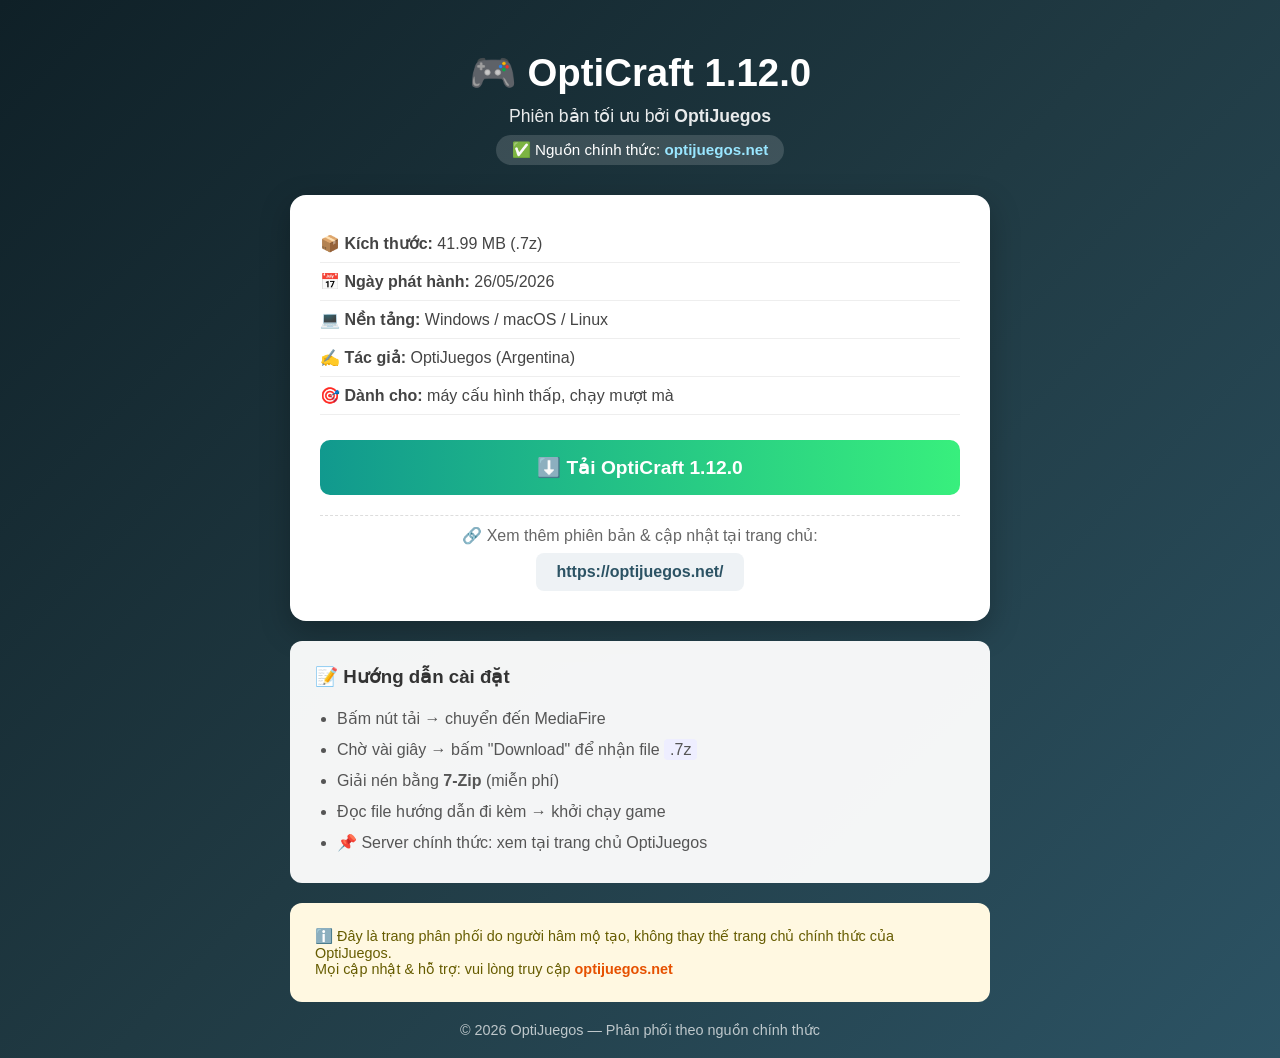
==== opticraft.html @ 9d8edd67 "opticraft.html" ====
<!DOCTYPE html>
<html lang="vi">
<head>
    <meta charset="UTF-8">
    <meta name="viewport" content="width=device-width, initial-scale=1.0">
    <title>OptiCraft 1.12.0 — Từ OptiJuegos</title>
    <link rel="stylesheet" href="style.css">
</head>
<body>
    <div class="container">
        <header>
            <h1>🎮 OptiCraft 1.12.0</h1>
            <p class="subtitle">Phiên bản tối ưu bởi <strong>OptiJuegos</strong></p>
            <p class="official">✅ Nguồn chính thức: <a href="https://optijuegos.net/" target="_blank">optijuegos.net</a></p>
        </header>

        <div class="card">
            <div class="info">
                <p><strong>📦 Kích thước:</strong> 41.99 MB (.7z)</p>
                <p><strong>📅 Ngày phát hành:</strong> 26/05/2026</p>
                <p><strong>💻 Nền tảng:</strong> Windows / macOS / Linux</p>
                <p><strong>✍️ Tác giả:</strong> OptiJuegos (Argentina)</p>
                <p><strong>🎯 Dành cho:</strong> máy cấu hình thấp, chạy mượt mà</p>
            </div>

            <a href="https://www.mediafire.com/file/ubtnhdsj2mnvmgk" 
               class="download-btn" target="_blank">
                ⬇️ Tải OptiCraft 1.12.0
            </a>

            <div class="mirror">
                <p>🔗 Xem thêm phiên bản & cập nhật tại trang chủ:</p>
                <a href="https://optijuegos.net/" target="_blank" class="official-link">
                    https://optijuegos.net/
                </a>
            </div>
        </div>

        <div class="note">
            <h3>📝 Hướng dẫn cài đặt</h3>
            <ul>
                <li>Bấm nút tải → chuyển đến MediaFire</li>
                <li>Chờ vài giây → bấm "Download" để nhận file <code>.7z</code></li>
                <li>Giải nén bằng <strong>7-Zip</strong> (miễn phí)</li>
                <li>Đọc file hướng dẫn đi kèm → khởi chạy game</li>
                <li>📌 Server chính thức: xem tại trang chủ OptiJuegos</li>
            </ul>
        </div>

        <div class="disclaimer">
            <p>ℹ️ Đây là trang phân phối do người hâm mộ tạo, không thay thế trang chủ chính thức của OptiJuegos.<br>
            Mọi cập nhật & hỗ trợ: vui lòng truy cập <a href="https://optijuegos.net/" target="_blank">optijuegos.net</a></p>
        </div>

        <footer>
            <p>© 2026 OptiJuegos — Phân phối theo nguồn chính thức</p>
        </footer>
    </div>
</body>
</html>
---- style.css ----
* {
    margin: 0;
    padding: 0;
    box-sizing: border-box;
    font-family: 'Segoe UI', Arial, sans-serif;
}

body {
    background: linear-gradient(135deg, #0f2027, #203a43, #2c5364);
    min-height: 100vh;
    padding: 20px;
}

.container {
    max-width: 700px;
    margin: 0 auto;
}

header {
    text-align: center;
    color: white;
    padding: 30px 0;
}

header h1 {
    font-size: 2.4rem;
    margin-bottom: 10px;
}

.subtitle {
    font-size: 1.1rem;
    opacity: 0.9;
    margin-bottom: 8px;
}

.official {
    background: rgba(255,255,255,0.15);
    display: inline-block;
    padding: 6px 16px;
    border-radius: 20px;
    font-size: 0.95rem;
}

.official a {
    color: #99e6ff;
    text-decoration: none;
    font-weight: bold;
}

.card {
    background: white;
    border-radius: 16px;
    padding: 30px;
    box-shadow: 0 10px 30px rgba(0,0,0,0.25);
    margin-bottom: 20px;
}

.info {
    margin-bottom: 25px;
}

.info p {
    padding: 9px 0;
    font-size: 1rem;
    color: #444;
    border-bottom: 1px solid #eee;
}

.download-btn {
    display: block;
    text-align: center;
    background: linear-gradient(90deg, #11998e, #38ef7d);
    color: white;
    text-decoration: none;
    padding: 16px;
    border-radius: 10px;
    font-size: 1.2rem;
    font-weight: bold;
    transition: transform 0.2s;
    margin-bottom: 20px;
}

.download-btn:hover {
    transform: scale(1.03);
}

.mirror {
    text-align: center;
    padding-top: 10px;
    border-top: 1px dashed #ddd;
}

.mirror p {
    color: #666;
    margin-bottom: 8px;
}

.official-link {
    display: inline-block;
    background: #eef2f5;
    color: #2c5364;
    padding: 10px 20px;
    border-radius: 8px;
    text-decoration: none;
    font-weight: bold;
}

.note, .disclaimer {
    background: rgba(255,255,255,0.95);
    border-radius: 12px;
    padding: 25px;
    margin-bottom: 20px;
}

.note h3 {
    margin-bottom: 15px;
    color: #333;
}

.note ul {
    padding-left: 22px;
}

.note li {
    padding: 6px 0;
    color: #555;
}

.note code {
    background: #eef;
    padding: 2px 6px;
    border-radius: 4px;
}

.disclaimer {
    background: #fff8e1;
    font-size: 0.9rem;
    color: #665c00;
}

.disclaimer a {
    color: #e65100;
    font-weight: bold;
    text-decoration: none;
}

footer {
    text-align: center;
    color: white;
    margin-top: 10px;
    opacity: 0.7;
    font-size: 0.9rem;
}
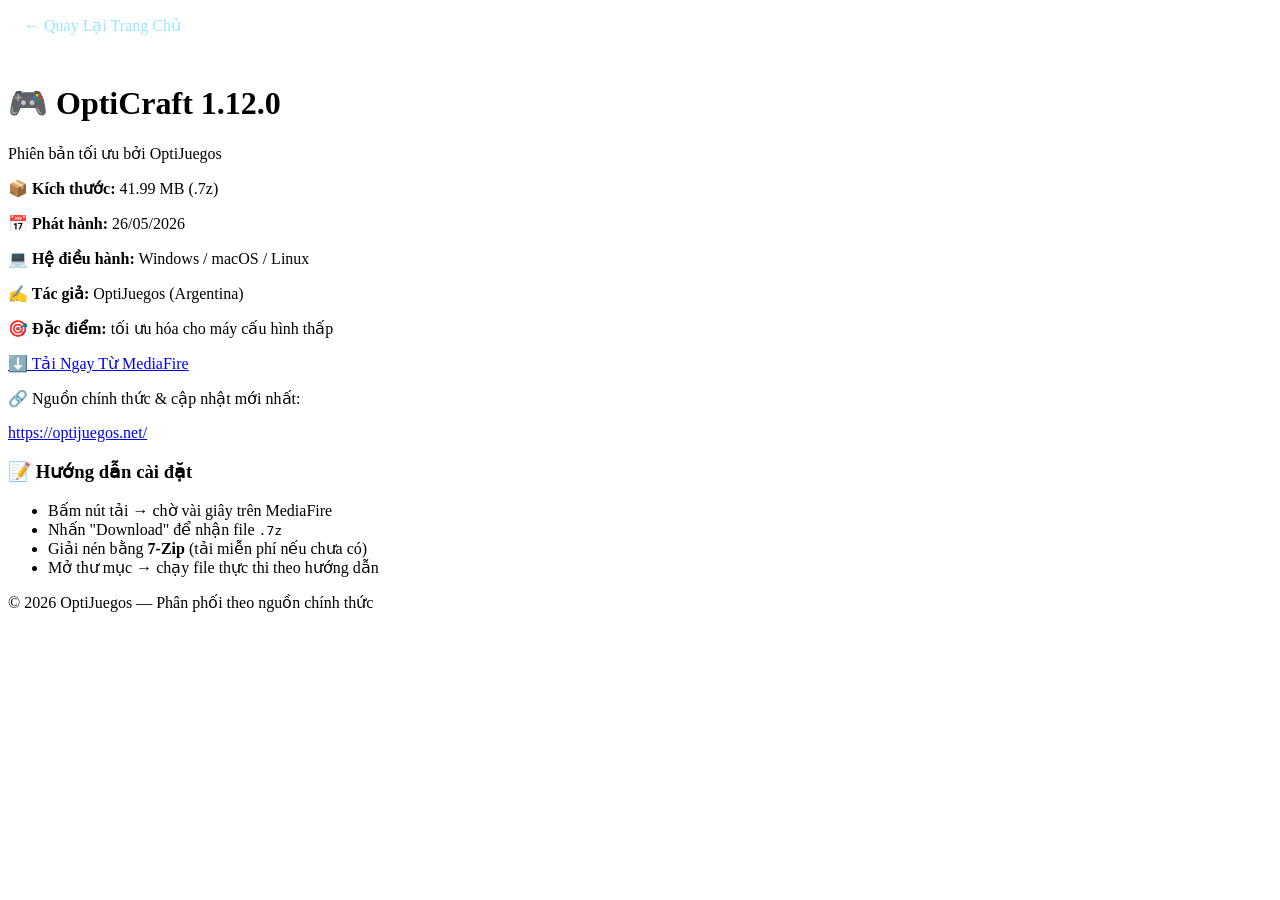
==== commit e558a4f0: "Update opticraft.html with detailed version info" ====
--- a/opticraft.html
+++ b/opticraft.html
@@ -3,33 +3,34 @@
 <head>
     <meta charset="UTF-8">
     <meta name="viewport" content="width=device-width, initial-scale=1.0">
-    <title>OptiCraft 1.12.0 — Từ OptiJuegos</title>
+    <title>OptiCraft 1.12.0 — Chi Tiết</title>
     <link rel="stylesheet" href="style.css">
 </head>
 <body>
     <div class="container">
+        <a href="index.html" class="back-link">← Quay Lại Trang Chủ</a>
+
         <header>
             <h1>🎮 OptiCraft 1.12.0</h1>
-            <p class="subtitle">Phiên bản tối ưu bởi <strong>OptiJuegos</strong></p>
-            <p class="official">✅ Nguồn chính thức: <a href="https://optijuegos.net/" target="_blank">optijuegos.net</a></p>
+            <p class="subtitle">Phiên bản tối ưu bởi OptiJuegos</p>
         </header>
 
         <div class="card">
             <div class="info">
                 <p><strong>📦 Kích thước:</strong> 41.99 MB (.7z)</p>
-                <p><strong>📅 Ngày phát hành:</strong> 26/05/2026</p>
-                <p><strong>💻 Nền tảng:</strong> Windows / macOS / Linux</p>
+                <p><strong>📅 Phát hành:</strong> 26/05/2026</p>
+                <p><strong>💻 Hệ điều hành:</strong> Windows / macOS / Linux</p>
                 <p><strong>✍️ Tác giả:</strong> OptiJuegos (Argentina)</p>
-                <p><strong>🎯 Dành cho:</strong> máy cấu hình thấp, chạy mượt mà</p>
+                <p><strong>🎯 Đặc điểm:</strong> tối ưu hóa cho máy cấu hình thấp</p>
             </div>
 
             <a href="https://www.mediafire.com/file/ubtnhdsj2mnvmgk" 
                class="download-btn" target="_blank">
-                ⬇️ Tải OptiCraft 1.12.0
+                ⬇️ Tải Ngay Từ MediaFire
             </a>
 
             <div class="mirror">
-                <p>🔗 Xem thêm phiên bản & cập nhật tại trang chủ:</p>
+                <p>🔗 Nguồn chính thức & cập nhật mới nhất:</p>
                 <a href="https://optijuegos.net/" target="_blank" class="official-link">
                     https://optijuegos.net/
                 </a>
@@ -39,17 +40,11 @@
         <div class="note">
             <h3>📝 Hướng dẫn cài đặt</h3>
             <ul>
-                <li>Bấm nút tải → chuyển đến MediaFire</li>
-                <li>Chờ vài giây → bấm "Download" để nhận file <code>.7z</code></li>
-                <li>Giải nén bằng <strong>7-Zip</strong> (miễn phí)</li>
-                <li>Đọc file hướng dẫn đi kèm → khởi chạy game</li>
-                <li>📌 Server chính thức: xem tại trang chủ OptiJuegos</li>
+                <li>Bấm nút tải → chờ vài giây trên MediaFire</li>
+                <li>Nhấn "Download" để nhận file <code>.7z</code></li>
+                <li>Giải nén bằng <strong>7-Zip</strong> (tải miễn phí nếu chưa có)</li>
+                <li>Mở thư mục → chạy file thực thi theo hướng dẫn</li>
             </ul>
-        </div>
-
-        <div class="disclaimer">
-            <p>ℹ️ Đây là trang phân phối do người hâm mộ tạo, không thay thế trang chủ chính thức của OptiJuegos.<br>
-            Mọi cập nhật & hỗ trợ: vui lòng truy cập <a href="https://optijuegos.net/" target="_blank">optijuegos.net</a></p>
         </div>
 
         <footer>
--- a/style.css
+++ b/style.css
@@ -1,153 +1,68 @@
-* {
-    margin: 0;
-    padding: 0;
-    box-sizing: border-box;
-    font-family: 'Segoe UI', Arial, sans-serif;
+/* === Thêm vào cuối file style.css === */
+
+.back-link {
+    display: inline-block;
+    color: #99e6ff;
+    text-decoration: none;
+    margin-bottom: 20px;
+    padding: 8px 16px;
+    background: rgba(255,255,255,0.1);
+    border-radius: 8px;
 }
 
-body {
-    background: linear-gradient(135deg, #0f2027, #203a43, #2c5364);
-    min-height: 100vh;
-    padding: 20px;
+.back-link:hover {
+    background: rgba(255,255,255,0.2);
 }
 
-.container {
-    max-width: 700px;
-    margin: 0 auto;
-}
-
-header {
-    text-align: center;
-    color: white;
-    padding: 30px 0;
-}
-
-header h1 {
-    font-size: 2.4rem;
-    margin-bottom: 10px;
-}
-
-.subtitle {
-    font-size: 1.1rem;
-    opacity: 0.9;
-    margin-bottom: 8px;
-}
-
-.official {
-    background: rgba(255,255,255,0.15);
-    display: inline-block;
-    padding: 6px 16px;
-    border-radius: 20px;
-    font-size: 0.95rem;
-}
-
-.official a {
-    color: #99e6ff;
-    text-decoration: none;
-    font-weight: bold;
-}
-
-.card {
-    background: white;
-    border-radius: 16px;
-    padding: 30px;
-    box-shadow: 0 10px 30px rgba(0,0,0,0.25);
-    margin-bottom: 20px;
-}
-
-.info {
+.software-list {
+    display: flex;
+    flex-direction: column;
+    gap: 20px;
     margin-bottom: 25px;
 }
 
-.info p {
-    padding: 9px 0;
-    font-size: 1rem;
-    color: #444;
-    border-bottom: 1px solid #eee;
+.software-list .card {
+    display: flex;
+    align-items: center;
+    gap: 15px;
+    flex-wrap: wrap;
 }
 
-.download-btn {
-    display: block;
-    text-align: center;
-    background: linear-gradient(90deg, #11998e, #38ef7d);
-    color: white;
-    text-decoration: none;
-    padding: 16px;
-    border-radius: 10px;
-    font-size: 1.2rem;
-    font-weight: bold;
-    transition: transform 0.2s;
-    margin-bottom: 20px;
+.card-icon {
+    font-size: 2.5rem;
 }
 
-.download-btn:hover {
-    transform: scale(1.03);
+.card-info {
+    flex: 1;
+    min-width: 250px;
 }
 
-.mirror {
-    text-align: center;
-    padding-top: 10px;
-    border-top: 1px dashed #ddd;
+.card-info h3 {
+    color: #2c5364;
+    margin-bottom: 5px;
 }
 
-.mirror p {
+.desc {
     color: #666;
-    margin-bottom: 8px;
+    font-size: 0.95rem;
+    margin-bottom: 5px;
 }
 
-.official-link {
-    display: inline-block;
-    background: #eef2f5;
-    color: #2c5364;
+.meta {
+    color: #999;
+    font-size: 0.85rem;
+}
+
+.view-btn {
+    background: #2c5364;
+    color: white;
     padding: 10px 20px;
     border-radius: 8px;
     text-decoration: none;
     font-weight: bold;
+    transition: transform 0.2s;
 }
 
-.note, .disclaimer {
-    background: rgba(255,255,255,0.95);
-    border-radius: 12px;
-    padding: 25px;
-    margin-bottom: 20px;
+.view-btn:hover {
+    transform: scale(1.05);
 }
-
-.note h3 {
-    margin-bottom: 15px;
-    color: #333;
-}
-
-.note ul {
-    padding-left: 22px;
-}
-
-.note li {
-    padding: 6px 0;
-    color: #555;
-}
-
-.note code {
-    background: #eef;
-    padding: 2px 6px;
-    border-radius: 4px;
-}
-
-.disclaimer {
-    background: #fff8e1;
-    font-size: 0.9rem;
-    color: #665c00;
-}
-
-.disclaimer a {
-    color: #e65100;
-    font-weight: bold;
-    text-decoration: none;
-}
-
-footer {
-    text-align: center;
-    color: white;
-    margin-top: 10px;
-    opacity: 0.7;
-    font-size: 0.9rem;
-}
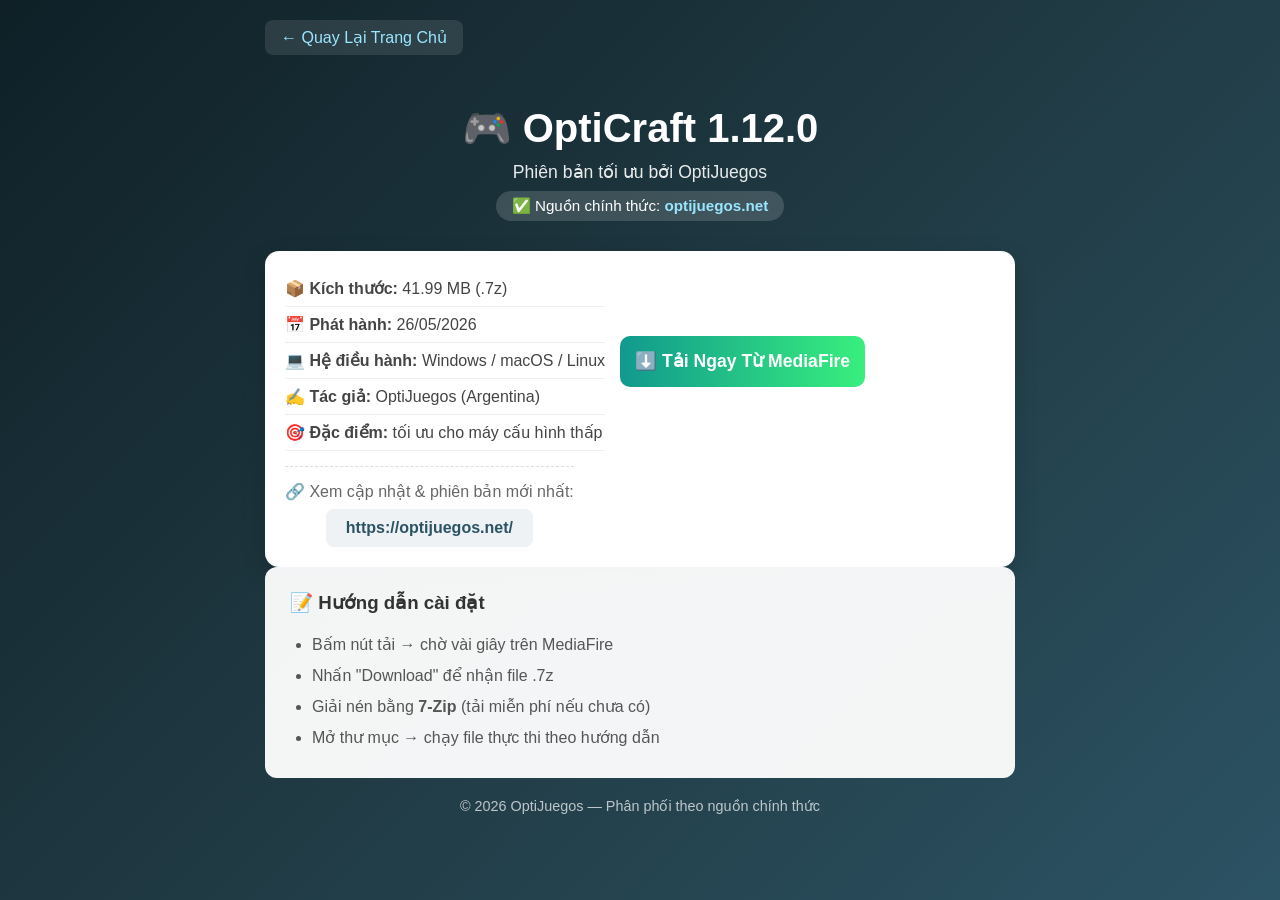
==== commit 89de6edc: "Modify title and add official source link Updated the title and added an official source link in the" ====
--- a/opticraft.html
+++ b/opticraft.html
@@ -3,7 +3,7 @@
 <head>
     <meta charset="UTF-8">
     <meta name="viewport" content="width=device-width, initial-scale=1.0">
-    <title>OptiCraft 1.12.0 — Chi Tiết</title>
+    <title>OptiCraft 1.12.0 — Chi Tiết & Tải</title>
     <link rel="stylesheet" href="style.css">
 </head>
 <body>
@@ -13,6 +13,7 @@
         <header>
             <h1>🎮 OptiCraft 1.12.0</h1>
             <p class="subtitle">Phiên bản tối ưu bởi OptiJuegos</p>
+            <p class="official">✅ Nguồn chính thức: <a href="https://optijuegos.net/" target="_blank">optijuegos.net</a></p>
         </header>
 
         <div class="card">
@@ -21,7 +22,7 @@
                 <p><strong>📅 Phát hành:</strong> 26/05/2026</p>
                 <p><strong>💻 Hệ điều hành:</strong> Windows / macOS / Linux</p>
                 <p><strong>✍️ Tác giả:</strong> OptiJuegos (Argentina)</p>
-                <p><strong>🎯 Đặc điểm:</strong> tối ưu hóa cho máy cấu hình thấp</p>
+                <p><strong>🎯 Đặc điểm:</strong> tối ưu cho máy cấu hình thấp</p>
             </div>
 
             <a href="https://www.mediafire.com/file/ubtnhdsj2mnvmgk" 
@@ -30,7 +31,7 @@
             </a>
 
             <div class="mirror">
-                <p>🔗 Nguồn chính thức & cập nhật mới nhất:</p>
+                <p>🔗 Xem cập nhật & phiên bản mới nhất:</p>
                 <a href="https://optijuegos.net/" target="_blank" class="official-link">
                     https://optijuegos.net/
                 </a>
--- a/style.css
+++ b/style.css
@@ -1,68 +1,258 @@
-/* === Thêm vào cuối file style.css === */
-
-.back-link {
-    display: inline-block;
+* {
+    margin: 0;
+    padding: 0;
+    box-sizing: border-box;
+    font-family: 'Segoe UI', Arial, sans-serif;
+}
+
+body {
+    background: linear-gradient(135deg, #0f2027, #203a43, #2c5364);
+    min-height: 100vh;
+    padding: 20px;
+}
+
+.container {
+    max-width: 750px;
+    margin: 0 auto;
+}
+
+header {
+    text-align: center;
+    color: white;
+    padding: 30px 0;
+}
+
+header h1 {
+    font-size: 2.5rem;
+    margin-bottom: 10px;
+}
+
+.subtitle {
+    font-size: 1.1rem;
+    opacity: 0.9;
+    margin-bottom: 8px;
+}
+
+.official {
+    background: rgba(255,255,255,0.15);
+    display: inline-block;
+    padding: 6px 16px;
+    border-radius: 20px;
+    font-size: 0.95rem;
+}
+
+.official a {
     color: #99e6ff;
     text-decoration: none;
-    margin-bottom: 20px;
-    padding: 8px 16px;
+    font-weight: bold;
+}
+
+/* === Thanh danh mục === */
+.category-tabs {
+    display: flex;
+    flex-wrap: wrap;
+    gap: 10px;
+    margin-bottom: 25px;
+    justify-content: center;
+}
+
+.tab-btn {
+    padding: 10px 20px;
+    border: none;
+    border-radius: 25px;
     background: rgba(255,255,255,0.1);
-    border-radius: 8px;
-}
-
-.back-link:hover {
-    background: rgba(255,255,255,0.2);
-}
-
+    color: white;
+    cursor: pointer;
+    transition: all 0.3s;
+}
+
+.tab-btn:hover, .tab-btn.active {
+    background: #38ef7d;
+    color: #0f2027;
+    font-weight: bold;
+}
+
+/* === Danh sách phần mềm === */
 .software-list {
     display: flex;
     flex-direction: column;
-    gap: 20px;
+    gap: 15px;
     margin-bottom: 25px;
 }
 
-.software-list .card {
+.card {
+    background: white;
+    border-radius: 14px;
+    padding: 20px;
     display: flex;
     align-items: center;
     gap: 15px;
     flex-wrap: wrap;
+    box-shadow: 0 8px 25px rgba(0,0,0,0.15);
+    transition: transform 0.2s;
+}
+
+.card:hover {
+    transform: translateY(-3px);
 }
 
 .card-icon {
-    font-size: 2.5rem;
+    font-size: 2.2rem;
 }
 
 .card-info {
     flex: 1;
-    min-width: 250px;
+    min-width: 240px;
 }
 
 .card-info h3 {
     color: #2c5364;
     margin-bottom: 5px;
+    font-size: 1.05rem;
 }
 
 .desc {
     color: #666;
-    font-size: 0.95rem;
-    margin-bottom: 5px;
-}
-
-.meta {
-    color: #999;
-    font-size: 0.85rem;
+    font-size: 0.9rem;
+    margin-bottom: 6px;
+}
+
+.tag {
+    display: inline-block;
+    background: #eef;
+    color: #2c5364;
+    padding: 2px 10px;
+    border-radius: 12px;
+    font-size: 0.75rem;
+    font-weight: bold;
+}
+
+.official-tag {
+    background: #d4edda;
+    color: #155724;
 }
 
 .view-btn {
     background: #2c5364;
     color: white;
-    padding: 10px 20px;
-    border-radius: 8px;
-    text-decoration: none;
-    font-weight: bold;
+    padding: 10px 18px;
+    border-radius: 8px;
+    text-decoration: none;
+    font-weight: bold;
+    font-size: 0.9rem;
     transition: transform 0.2s;
 }
 
 .view-btn:hover {
     transform: scale(1.05);
 }
+
+.download-btn-small {
+    background: linear-gradient(90deg, #11998e, #38ef7d);
+    color: white;
+    padding: 10px 18px;
+    border-radius: 8px;
+    text-decoration: none;
+    font-weight: bold;
+    font-size: 0.9rem;
+    transition: transform 0.2s;
+}
+
+.download-btn-small:hover {
+    transform: scale(1.05);
+}
+
+/* === Trang chi tiết OptiCraft === */
+.back-link {
+    display: inline-block;
+    color: #99e6ff;
+    text-decoration: none;
+    margin-bottom: 20px;
+    padding: 8px 16px;
+    background: rgba(255,255,255,0.1);
+    border-radius: 8px;
+}
+
+.back-link:hover {
+    background: rgba(255,255,255,0.2);
+}
+
+.card .info p {
+    padding: 8px 0;
+    color: #444;
+    border-bottom: 1px solid #eee;
+}
+
+.download-btn {
+    display: block;
+    text-align: center;
+    background: linear-gradient(90deg, #11998e, #38ef7d);
+    color: white;
+    text-decoration: none;
+    padding: 15px;
+    border-radius: 10px;
+    font-size: 1.1rem;
+    font-weight: bold;
+    margin: 20px 0;
+    transition: transform 0.2s;
+}
+
+.download-btn:hover {
+    transform: scale(1.03);
+}
+
+.mirror {
+    text-align: center;
+    padding-top: 15px;
+    border-top: 1px dashed #ddd;
+}
+
+.mirror p {
+    color: #666;
+    margin-bottom: 8px;
+}
+
+.official-link {
+    display: inline-block;
+    background: #eef2f5;
+    color: #2c5364;
+    padding: 10px 20px;
+    border-radius: 8px;
+    text-decoration: none;
+    font-weight: bold;
+}
+
+.note {
+    background: rgba(255,255,255,0.95);
+    border-radius: 12px;
+    padding: 25px;
+    margin-bottom: 20px;
+}
+
+.note h3 {
+    margin-bottom: 15px;
+    color: #333;
+}
+
+.note ul {
+    padding-left: 22px;
+}
+
+.note li {
+    padding: 6px 0;
+    color: #555;
+}
+
+.note a {
+    color: #2c5364;
+    font-weight: bold;
+    text-decoration: none;
+}
+
+footer {
+    text-align: center;
+    color: white;
+    margin-top: 10px;
+    opacity: 0.7;
+    font-size: 0.9rem;
+}
